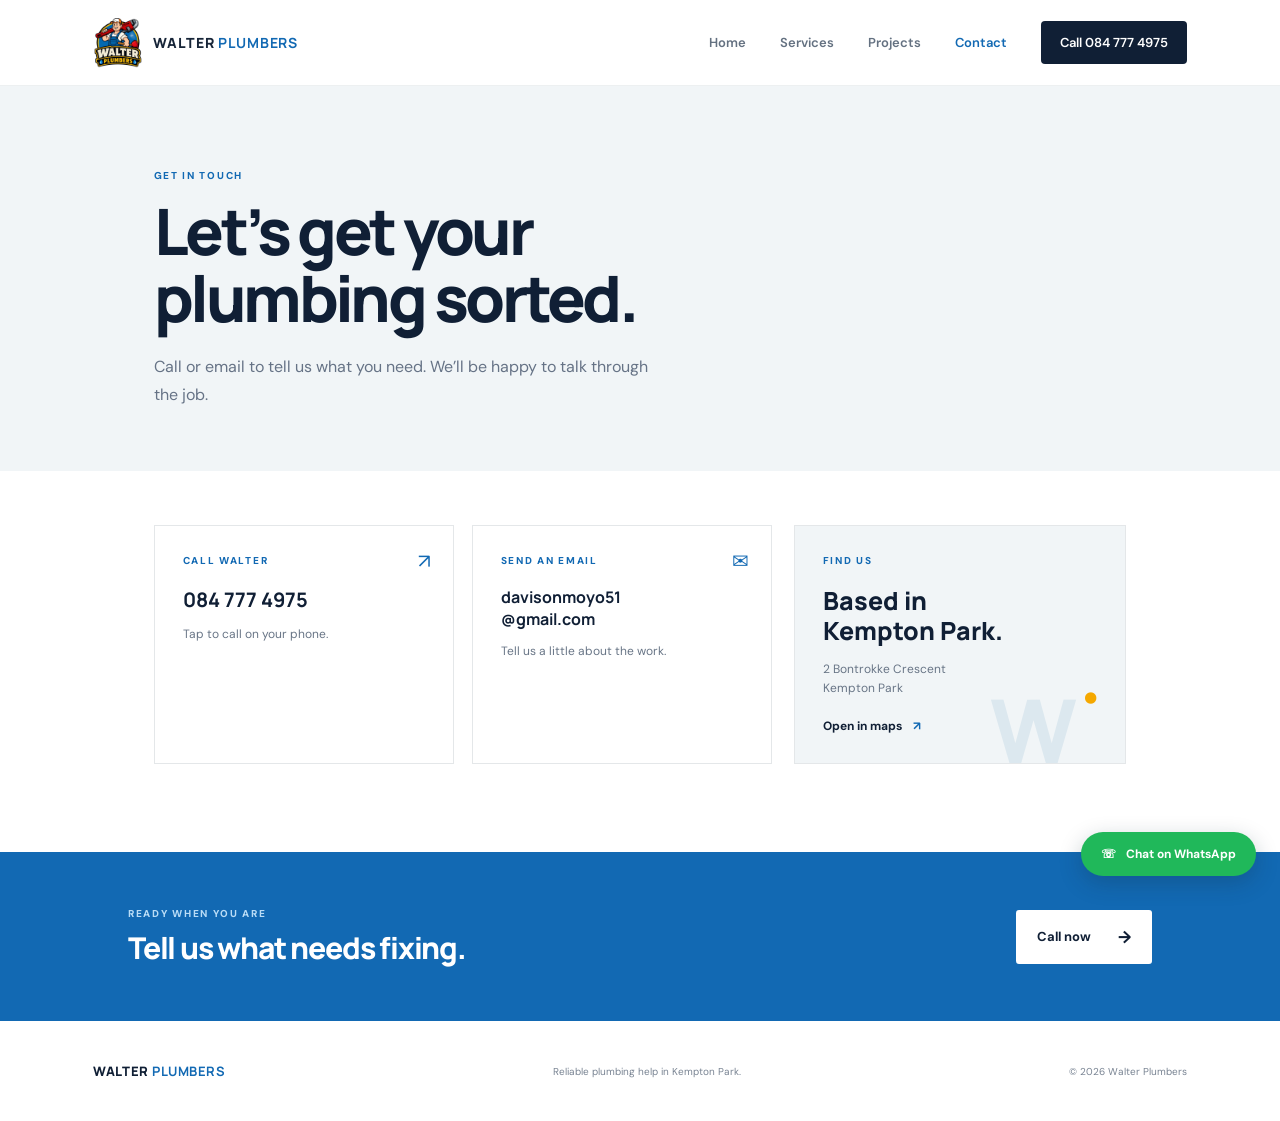
==== contact.html @ b88d90ab "Initial commit: Walter Plumbers website" ====
<!doctype html>
<html lang="en-ZA"><head><meta charset="utf-8"><meta name="viewport" content="width=device-width,initial-scale=1"><meta name="description" content="Contact Walter Plumbers in Kempton Park by phone or email."><title>Contact | Walter Plumbers</title><link rel="stylesheet" href="styles.css"></head><body>
<header class="site-header"><a class="brand" href="index.html"><img src="images/walter-plumbers-logo.png" alt="Walter Plumbers logo"><span>WALTER <b>PLUMBERS</b></span></a><button class="menu-toggle" aria-label="Open navigation" aria-expanded="false">☰</button><nav class="nav"><a href="index.html">Home</a><a href="services.html">Services</a><a href="projects.html">Projects</a><a class="active" href="contact.html">Contact</a><a class="nav-cta" href="tel:0847774975">Call 084 777 4975</a></nav></header>
<main><section class="page-hero contact-hero"><p class="eyebrow">GET IN TOUCH</p><h1>Let’s get your<br>plumbing sorted.</h1><p class="lead">Call or email to tell us what you need. We’ll be happy to talk through the job.</p></section><section class="contact-layout"><div class="contact-cards"><a class="contact-card" href="tel:0847774975"><span class="contact-icon">↗</span><p class="eyebrow">CALL WALTER</p><h2>084 777 4975</h2><p>Tap to call on your phone.</p></a><a class="contact-card" href="mailto:davisonmoyo51@gmail.com"><span class="contact-icon">✉</span><p class="eyebrow">SEND AN EMAIL</p><h2 class="email">davisonmoyo51<br>@gmail.com</h2><p>Tell us a little about the work.</p></a></div><div class="address-card"><p class="eyebrow">FIND US</p><h2>Based in<br>Kempton Park.</h2><p>2 Bontrokke Crescent<br>Kempton Park</p><a class="text-link" href="https://maps.google.com/?q=2+Bontrokke+Crescent%2C+Kempton+Park" target="_blank" rel="noopener">Open in maps <span>↗</span></a><div class="map-mark">W<span>•</span></div></div></section><section class="bottom-cta"><div><p class="eyebrow">READY WHEN YOU ARE</p><h2>Tell us what needs fixing.</h2></div><a class="button button-light" href="tel:0847774975">Call now <span>→</span></a></section></main><footer><a class="footer-brand" href="index.html">WALTER <b>PLUMBERS</b></a><span>Reliable plumbing help in Kempton Park.</span><span>© 2026 Walter Plumbers</span></footer><a class="whatsapp-widget" href="https://wa.me/27847774975?text=Hi%20Walter%20Plumbers%2C%20I%27d%20like%20to%20ask%20about%20a%20plumbing%20job." target="_blank" rel="noopener" aria-label="Chat with Walter Plumbers on WhatsApp">☏ <span>Chat on WhatsApp</span></a><script src="script.js"></script></body></html>
---- styles.css ----
@import url('https://fonts.googleapis.com/css2?family=DM+Sans:wght@400;500;600;700;800&family=Manrope:wght@400;500;600;700;800&display=swap');
:root{--navy:#101f35;--blue:#1269b3;--orange:#f5a800;--ink:#172538;--muted:#687586;--paper:#f8f8f5;--line:#e4e7e9}*{box-sizing:border-box}html{scroll-behavior:smooth}body{margin:0;background:var(--paper);color:var(--ink);font-family:'DM Sans',Arial,sans-serif}a{color:inherit;text-decoration:none}.site-header{height:86px;padding:0 7.3%;display:flex;align-items:center;justify-content:space-between;background:#fff;border-bottom:1px solid #edf0f1;position:relative;z-index:4}.brand{display:flex;align-items:center;gap:10px;font:800 14px Manrope,sans-serif;letter-spacing:.06em}.brand img{width:50px;height:50px;object-fit:contain}.brand b,.footer-brand b{color:var(--blue)}.nav{display:flex;align-items:center;gap:34px;font-size:13px;font-weight:600}.nav>a:not(.nav-cta){color:#647181}.nav>a.active,.nav>a:hover{color:var(--blue)}.nav-cta{background:var(--navy);color:white!important;padding:13px 19px;border-radius:4px}.menu-toggle{display:none}.hero{min-height:590px;background:#f1f5f7;position:relative;display:grid;grid-template-columns:1fr 1fr;padding:70px 10% 64px;overflow:hidden}.hero-copy{align-self:center;position:relative;z-index:2}.eyebrow{font-size:10px;letter-spacing:.17em;font-weight:800;color:var(--blue);margin:0 0 16px}.hero h1,.page-hero h1{font:800 clamp(48px,6vw,76px)/1.04 Manrope,sans-serif;letter-spacing:-.055em;color:var(--navy);margin:0 0 22px}.hero h1 span{color:var(--blue)}.lead{font-size:16px;line-height:1.75;color:#667386;max-width:470px}.actions{display:flex;align-items:center;gap:28px;margin-top:29px}.button{display:inline-flex;align-items:center;gap:27px;background:var(--blue);color:white;padding:16px 21px;border-radius:3px;font-size:13px;font-weight:700;box-shadow:0 8px 20px #1269b326}.button span{font-size:17px}.text-link{font-weight:700;font-size:12px;color:var(--navy)}.text-link span{color:var(--blue);margin-left:8px}.trust{margin-top:43px;font-size:11px;color:#667386}.check{background:#dcecf8;color:var(--blue);border-radius:50%;padding:4px 7px;margin-right:8px}.hero-art{position:relative;display:grid;place-items:center;min-height:430px}.sun-disc{position:absolute;width:min(82%,390px);aspect-ratio:1;border-radius:50%;background:#ffd238;right:7%;top:2%;box-shadow:0 0 0 18px #e4eef4}.hero-art>img{position:relative;width:min(98%,450px);height:450px;object-fit:contain;filter:drop-shadow(0 18px 14px #102a4430)}.art-note{position:absolute;right:0;bottom:43px;display:flex;align-items:center;gap:12px;background:white;padding:13px 20px;box-shadow:0 10px 35px #21374a20;border-radius:4px}.art-note b,.art-note small{display:block}.art-note b{font-size:12px}.art-note small{color:var(--muted);font-size:10px;margin-top:3px}.drop{color:var(--blue);font-size:20px}.hero-index{position:absolute;bottom:25px;right:7.3%;font-size:9px;letter-spacing:.15em;color:#86919e}.hero-index span{display:inline-block;width:34px;height:1px;background:var(--orange);vertical-align:middle;margin:0 10px}.service-strip{padding:94px 8% 100px;display:grid;grid-template-columns:1.08fr repeat(4,1fr);gap:16px;background:#fff}.strip-heading h2,.photo-callout h2,.bottom-cta h2{font:800 28px/1.2 Manrope,sans-serif;letter-spacing:-.04em;margin:0 0 22px;color:var(--navy)}.strip-heading .text-link{display:inline-block;margin-top:3px}.service-card{border-left:1px solid var(--line);padding:14px 16px 4px 22px;position:relative;transition:transform .2s}.service-card:hover{transform:translateY(-5px)}.service-card small{font-size:9px;color:#8893a0;letter-spacing:.1em}.service-card h3{font:700 16px Manrope,sans-serif;margin:34px 0 10px}.service-card p{font-size:11px;line-height:1.65;color:var(--muted);margin:0}.card-icon{position:absolute;top:4px;right:13px;color:var(--blue);font-size:23px}.photo-callout{display:grid;grid-template-columns:.85fr 1.15fr;gap:8%;align-items:center;padding:84px 12%;background:#eff3f4}.photo-callout h2{font-size:38px}.photo-callout>div>p:last-child{max-width:330px;color:var(--muted);font-size:13px;line-height:1.7}.photo-placeholder{min-height:260px;border:1px dashed #aebac4;background:linear-gradient(135deg,#e3e9e9,#f7f7f4);display:flex;flex-direction:column;align-items:center;justify-content:center;gap:10px;text-align:center;color:var(--navy)}.photo-placeholder span{font-size:32px;color:var(--orange)}.photo-placeholder b{font:700 16px Manrope}.photo-placeholder small{color:var(--muted);font-size:11px}.bottom-cta{padding:55px 10%;background:var(--blue);display:flex;justify-content:space-between;align-items:center}.bottom-cta .eyebrow{color:#b9dcf6;margin-bottom:10px}.bottom-cta h2{color:white;margin:0;font-size:30px}.button-light{background:#fff;color:var(--navy);box-shadow:none}footer{min-height:100px;padding:25px 7.3%;display:flex;align-items:center;justify-content:space-between;background:#fff;color:#788392;font-size:10px}.footer-brand{font:800 13px Manrope;color:var(--navy);letter-spacing:.04em}.page-hero{padding:83px 12% 76px;background:#f1f5f7}.page-hero h1{font-size:64px}.page-hero .lead{max-width:500px;margin-bottom:0}.services-list{padding:20px 12% 76px;background:white}.service-detail{display:grid;grid-template-columns:70px 1fr 44px;gap:20px;align-items:center;border-bottom:1px solid var(--line);padding:37px 0}.detail-number{font:700 13px Manrope;color:var(--orange)}.service-detail .eyebrow{margin-bottom:7px}.service-detail h2{font:700 23px Manrope;margin:0 0 10px;color:var(--navy)}.service-detail p:not(.eyebrow){max-width:650px;color:var(--muted);font-size:13px;line-height:1.7;margin:0}.detail-link{width:40px;height:40px;border:1px solid var(--line);display:grid;place-items:center;color:var(--blue);border-radius:50%;font-size:19px}.contact-hero{padding-bottom:62px}.contact-layout{padding:54px 12% 88px;display:grid;grid-template-columns:1.3fr .7fr;gap:22px;background:white}.contact-cards{display:grid;grid-template-columns:1fr 1fr;gap:18px}.contact-card,.address-card{border:1px solid var(--line);padding:28px;position:relative;min-height:210px}.contact-card:hover{border-color:#aacbe4}.contact-icon{position:absolute;right:22px;top:22px;color:var(--blue);font-size:20px}.contact-card .eyebrow,.address-card .eyebrow{margin:0 0 19px}.contact-card h2{font:700 20px Manrope;color:var(--navy);margin:0 0 10px}.contact-card h2.email{font-size:16px;overflow-wrap:anywhere}.contact-card>p:last-child,.address-card>p:not(.eyebrow){font-size:12px;color:var(--muted);line-height:1.6}.address-card{background:#f1f5f7;overflow:hidden}.address-card h2{font:800 25px/1.2 Manrope;color:var(--navy);margin:0 0 14px}.address-card .text-link{display:inline-block;margin-top:8px}.map-mark{position:absolute;right:21px;bottom:-26px;font:800 88px Manrope;color:#dce8ef}.map-mark span{color:var(--orange);font-size:38px;vertical-align:top}.address-card .text-link,.address-card>p,.address-card h2,.address-card .eyebrow{position:relative;z-index:1}
@media(max-width:900px){.site-header{padding:0 5%}.nav{gap:18px}.hero{padding-left:7%;padding-right:7%;grid-template-columns:1.1fr .9fr}.hero-art>img{height:370px}.service-strip{grid-template-columns:repeat(2,1fr);padding:70px 7%}.strip-heading{grid-column:span 2}.service-card{min-height:150px}.photo-callout{padding:70px 8%}.contact-layout{padding-left:7%;padding-right:7%}}
@media(max-width:620px){.site-header{height:72px}.brand img{width:42px;height:42px}.menu-toggle{display:block;border:0;background:transparent;font-size:23px;color:var(--navy)}.nav{display:none;position:absolute;top:71px;left:0;right:0;padding:20px 6%;background:white;box-shadow:0 10px 15px #0d233015;flex-direction:column;align-items:stretch;gap:0}.nav.open{display:flex}.nav>a{padding:14px 0}.nav .nav-cta{padding:14px;text-align:center;margin-top:5px}.hero{padding:54px 7% 58px;display:flex;flex-direction:column;min-height:unset}.hero h1{font-size:54px}.hero .lead{font-size:14px}.hero-art{min-height:310px;margin-top:5px}.sun-disc{width:270px;right:12%;top:3%}.hero-art>img{height:310px;width:100%}.art-note{right:0;bottom:13px}.trust{margin-top:28px}.hero-index{display:none}.service-strip{padding:58px 7%;gap:10px}.strip-heading h2{font-size:26px}.service-card{padding:13px 10px 5px 15px}.service-card h3{font-size:14px;margin-top:32px}.service-card p{font-size:10px}.photo-callout{grid-template-columns:1fr;padding:58px 7%;gap:20px}.photo-callout h2{font-size:34px}.photo-placeholder{min-height:200px}.bottom-cta{padding:38px 7%;gap:22px;align-items:flex-start;flex-direction:column}.bottom-cta h2{font-size:26px}.bottom-cta .button{padding:14px 17px}footer{padding:24px 7%;align-items:flex-start;gap:12px;flex-direction:column}.page-hero{padding:58px 7%}.page-hero h1{font-size:50px}.page-hero .lead{font-size:14px}.services-list{padding:0 7% 55px}.service-detail{grid-template-columns:32px 1fr 36px;gap:10px;padding:30px 0}.service-detail h2{font-size:19px}.service-detail p:not(.eyebrow){font-size:12px}.detail-link{width:34px;height:34px}.contact-layout{grid-template-columns:1fr;padding:30px 7% 60px}.contact-cards{grid-template-columns:1fr}.contact-card{min-height:175px}.address-card{min-height:250px}}
.projects-section{padding:68px 8% 88px;background:#fff}.projects-heading{display:flex;justify-content:space-between;align-items:end;margin-bottom:30px}.projects-heading h2{font:800 32px/1.2 Manrope,sans-serif;letter-spacing:-.04em;color:var(--navy);margin:0}.projects-heading>p{font-size:12px;line-height:1.6;color:var(--muted);max-width:260px;margin:0 0 3px}.project-grid{display:grid;grid-template-columns:repeat(3,minmax(0,1fr));gap:18px}.project-card{margin:0;background:#f1f5f7;overflow:hidden}.project-card img{display:block;width:100%;height:260px;object-fit:cover;transition:transform .35s}.project-card:hover img{transform:scale(1.035)}.project-card figcaption{padding:13px 15px;display:flex;justify-content:space-between;align-items:center;font-size:9px;letter-spacing:.13em;color:#7c8996}.project-card figcaption b{color:var(--blue);font:700 12px Manrope}.project-feature{display:block;position:relative;min-height:275px;overflow:hidden;background:#dce7ed}.project-feature img{width:100%;height:100%;min-height:275px;object-fit:cover;display:block;transition:transform .3s}.project-feature:hover img{transform:scale(1.03)}.project-feature>span{position:absolute;left:16px;right:16px;bottom:16px;padding:14px 16px;background:#fff;color:var(--navy);font-size:9px;letter-spacing:.12em;font-weight:800;display:flex;justify-content:space-between}.project-feature b{color:var(--blue);font-size:15px}
@media(max-width:900px){.project-grid{grid-template-columns:repeat(2,minmax(0,1fr))}.project-card img{height:230px}}
@media(max-width:620px){.projects-section{padding:50px 7% 60px}.projects-heading{display:block}.projects-heading>p{margin-top:14px}.project-grid{grid-template-columns:1fr;gap:14px}.project-card img{height:250px}.project-feature,.project-feature img{min-height:210px}}
.areas-section{padding:55px 12%;background:#fff;display:flex;justify-content:space-between;align-items:center;gap:30px;border-top:1px solid var(--line)}.areas-section h2{font:800 28px/1.2 Manrope,sans-serif;letter-spacing:-.04em;color:var(--navy);margin:0 0 10px}.areas-section>div>p:last-child{margin:0;color:var(--muted);font-size:13px;line-height:1.7;max-width:620px}.areas-section>.text-link{white-space:nowrap}.whatsapp-widget{position:fixed;z-index:10;right:24px;bottom:24px;display:flex;align-items:center;gap:10px;background:#20b85a;color:#fff;border-radius:50px;padding:14px 20px;font-size:12px;font-weight:700;box-shadow:0 7px 22px #142d3740;transition:transform .2s,background .2s}.whatsapp-widget:hover{background:#159447;transform:translateY(-3px)}
@media(max-width:620px){.areas-section{padding:42px 7%;display:block}.areas-section>.text-link{display:inline-block;margin-top:20px}.whatsapp-widget{right:14px;bottom:14px;padding:13px 16px}}
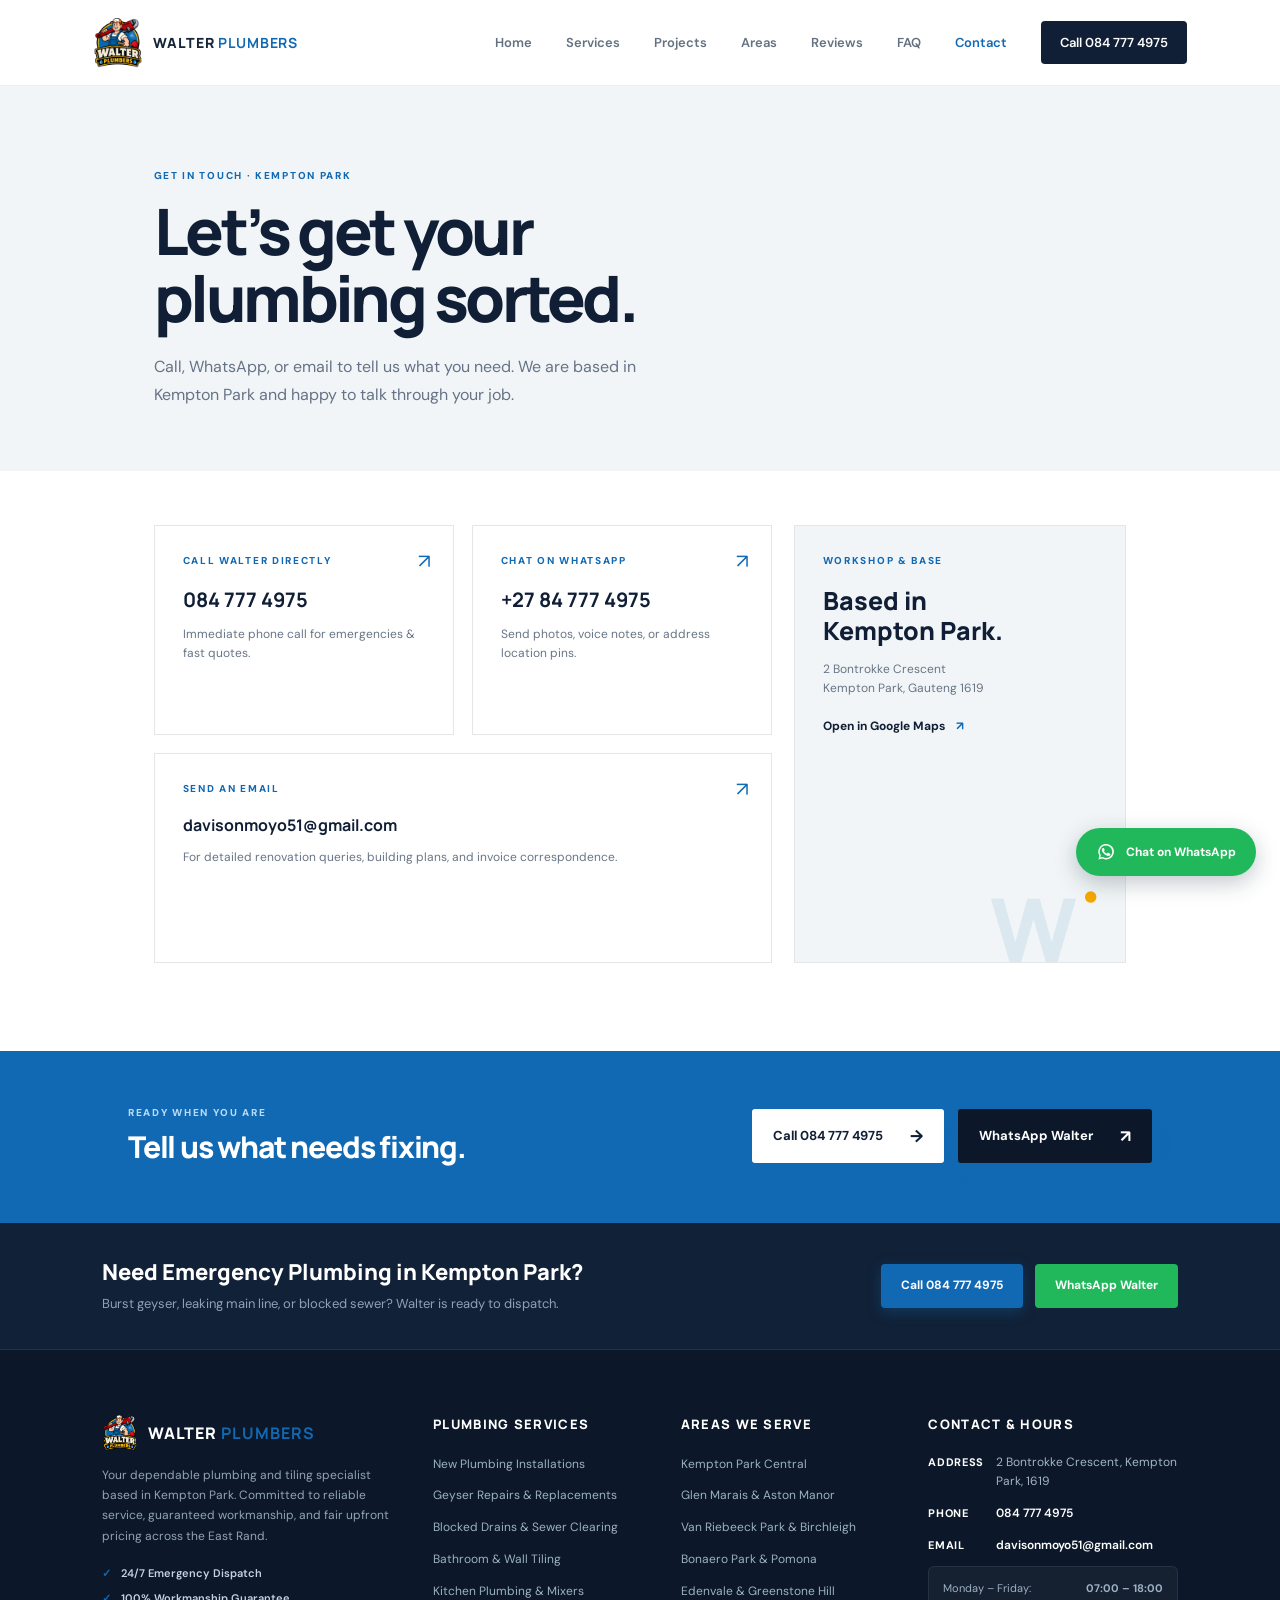
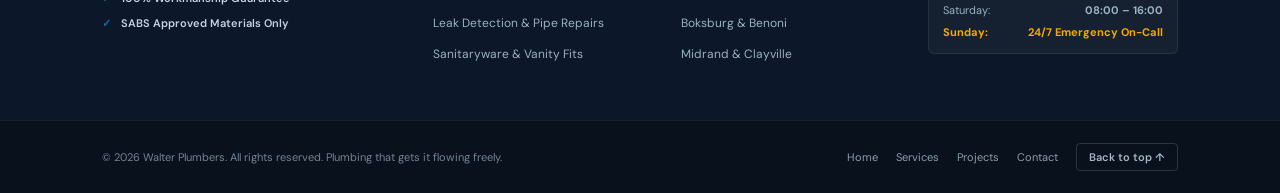
==== commit 550c53fa: "francie" ====
--- a/contact.html
+++ b/contact.html
@@ -1,4 +1,198 @@
 <!doctype html>
-<html lang="en-ZA"><head><meta charset="utf-8"><meta name="viewport" content="width=device-width,initial-scale=1"><meta name="description" content="Contact Walter Plumbers in Kempton Park by phone or email."><title>Contact | Walter Plumbers</title><link rel="stylesheet" href="styles.css"></head><body>
-<header class="site-header"><a class="brand" href="index.html"><img src="images/walter-plumbers-logo.png" alt="Walter Plumbers logo"><span>WALTER <b>PLUMBERS</b></span></a><button class="menu-toggle" aria-label="Open navigation" aria-expanded="false">☰</button><nav class="nav"><a href="index.html">Home</a><a href="services.html">Services</a><a href="projects.html">Projects</a><a class="active" href="contact.html">Contact</a><a class="nav-cta" href="tel:0847774975">Call 084 777 4975</a></nav></header>
-<main><section class="page-hero contact-hero"><p class="eyebrow">GET IN TOUCH</p><h1>Let’s get your<br>plumbing sorted.</h1><p class="lead">Call or email to tell us what you need. We’ll be happy to talk through the job.</p></section><section class="contact-layout"><div class="contact-cards"><a class="contact-card" href="tel:0847774975"><span class="contact-icon">↗</span><p class="eyebrow">CALL WALTER</p><h2>084 777 4975</h2><p>Tap to call on your phone.</p></a><a class="contact-card" href="mailto:davisonmoyo51@gmail.com"><span class="contact-icon">✉</span><p class="eyebrow">SEND AN EMAIL</p><h2 class="email">davisonmoyo51<br>@gmail.com</h2><p>Tell us a little about the work.</p></a></div><div class="address-card"><p class="eyebrow">FIND US</p><h2>Based in<br>Kempton Park.</h2><p>2 Bontrokke Crescent<br>Kempton Park</p><a class="text-link" href="https://maps.google.com/?q=2+Bontrokke+Crescent%2C+Kempton+Park" target="_blank" rel="noopener">Open in maps <span>↗</span></a><div class="map-mark">W<span>•</span></div></div></section><section class="bottom-cta"><div><p class="eyebrow">READY WHEN YOU ARE</p><h2>Tell us what needs fixing.</h2></div><a class="button button-light" href="tel:0847774975">Call now <span>→</span></a></section></main><footer><a class="footer-brand" href="index.html">WALTER <b>PLUMBERS</b></a><span>Reliable plumbing help in Kempton Park.</span><span>© 2026 Walter Plumbers</span></footer><a class="whatsapp-widget" href="https://wa.me/27847774975?text=Hi%20Walter%20Plumbers%2C%20I%27d%20like%20to%20ask%20about%20a%20plumbing%20job." target="_blank" rel="noopener" aria-label="Chat with Walter Plumbers on WhatsApp">☏ <span>Chat on WhatsApp</span></a><script src="script.js"></script></body></html>
+<html lang="en-ZA">
+<head>
+  <meta charset="utf-8">
+  <meta name="viewport" content="width=device-width,initial-scale=1">
+  <meta name="description" content="Contact Walter Plumbers in Kempton Park by phone, WhatsApp, or email for prompt plumbing assistance.">
+  <title>Contact | Walter Plumbers | Kempton Park</title>
+  <link rel="stylesheet" href="styles.css">
+</head>
+<body id="top">
+
+<header class="site-header">
+  <a class="brand" href="index.html">
+    <img src="images/walter-plumbers-logo.png" alt="Walter Plumbers logo">
+    <span>WALTER <b>PLUMBERS</b></span>
+  </a>
+  <button class="menu-toggle" aria-label="Open navigation" aria-expanded="false">☰</button>
+  <nav class="nav">
+    <a href="index.html">Home</a>
+    <a href="services.html">Services</a>
+    <a href="projects.html">Projects</a>
+    <a href="index.html#areas-we-serve">Areas</a>
+    <a href="index.html#reviews">Reviews</a>
+    <a href="index.html#faq">FAQ</a>
+    <a class="active" href="contact.html">Contact</a>
+    <a class="nav-cta" href="tel:0847774975">Call 084 777 4975</a>
+  </nav>
+</header>
+
+<main>
+  <section class="page-hero contact-hero">
+    <p class="eyebrow">GET IN TOUCH · KEMPTON PARK</p>
+    <h1>Let’s get your<br>plumbing sorted.</h1>
+    <p class="lead">Call, WhatsApp, or email to tell us what you need. We are based in Kempton Park and happy to talk through your job.</p>
+  </section>
+
+  <section class="contact-layout">
+    <div class="contact-cards">
+      <a class="contact-card" href="tel:0847774975">
+        <span class="contact-icon">↗</span>
+        <p class="eyebrow">CALL WALTER DIRECTLY</p>
+        <h2>084 777 4975</h2>
+        <p>Immediate phone call for emergencies &amp; fast quotes.</p>
+      </a>
+
+      <a class="contact-card" href="https://wa.me/27847774975?text=Hi%20Walter%20Plumbers%2C%20I%27d%20like%20to%20inquire%20about%20a%20plumbing%20job." target="_blank" rel="noopener">
+        <span class="contact-icon">↗</span>
+        <p class="eyebrow">CHAT ON WHATSAPP</p>
+        <h2>+27 84 777 4975</h2>
+        <p>Send photos, voice notes, or address location pins.</p>
+      </a>
+
+      <a class="contact-card" href="mailto:davisonmoyo51@gmail.com" style="grid-column: span 2;">
+        <span class="contact-icon">↗</span>
+        <p class="eyebrow">SEND AN EMAIL</p>
+        <h2 class="email">davisonmoyo51@gmail.com</h2>
+        <p>For detailed renovation queries, building plans, and invoice correspondence.</p>
+      </a>
+    </div>
+
+    <div class="address-card">
+      <p class="eyebrow">WORKSHOP &amp; BASE</p>
+      <h2>Based in<br>Kempton Park.</h2>
+      <p>2 Bontrokke Crescent<br>Kempton Park, Gauteng 1619</p>
+      <a class="text-link" href="https://maps.google.com/?q=2+Bontrokke+Crescent%2C+Kempton+Park" target="_blank" rel="noopener">Open in Google Maps <span>↗</span></a>
+      <div class="map-mark">W<span>•</span></div>
+    </div>
+  </section>
+
+  <section class="bottom-cta">
+    <div>
+      <p class="eyebrow">READY WHEN YOU ARE</p>
+      <h2>Tell us what needs fixing.</h2>
+    </div>
+    <div style="display:flex;gap:14px;flex-wrap:wrap;">
+      <a class="button button-light" href="tel:0847774975">Call 084 777 4975 <span>→</span></a>
+      <a class="button" style="background:#0c1829;" href="https://wa.me/27847774975?text=Hi%20Walter%20Plumbers" target="_blank" rel="noopener">WhatsApp Walter <span>↗</span></a>
+    </div>
+  </section>
+</main>
+
+<!-- Extended Multi-Column Footer -->
+<footer class="site-footer">
+  <!-- Pre-Footer Banner -->
+  <div class="footer-pre-banner">
+    <div>
+      <h3>Need Emergency Plumbing in Kempton Park?</h3>
+      <p>Burst geyser, leaking main line, or blocked sewer? Walter is ready to dispatch.</p>
+    </div>
+    <div class="footer-pre-actions">
+      <a class="footer-btn-call" href="tel:0847774975">Call 084 777 4975</a>
+      <a class="footer-btn-whatsapp" href="https://wa.me/27847774975?text=Hi%20Walter%20Plumbers%2C%20I%20need%20urgent%20plumbing%20help." target="_blank" rel="noopener">WhatsApp Walter</a>
+    </div>
+  </div>
+
+  <!-- Main 4-Column Grid -->
+  <div class="footer-main-grid">
+    <div class="footer-col">
+      <a class="footer-brand-title" href="index.html">
+        <img src="images/walter-plumbers-logo.png" alt="Walter Plumbers logo" style="width:36px;height:36px;object-fit:contain;">
+        <span>WALTER <b>PLUMBERS</b></span>
+      </a>
+      <p class="footer-about-text">
+        Your dependable plumbing and tiling specialist based in Kempton Park. Committed to reliable service, guaranteed workmanship, and fair upfront pricing across the East Rand.
+      </p>
+      <div class="footer-trust-pills">
+        <span class="footer-trust-pill"><span class="check-mark">✓</span> 24/7 Emergency Dispatch</span>
+        <span class="footer-trust-pill"><span class="check-mark">✓</span> 100% Workmanship Guarantee</span>
+        <span class="footer-trust-pill"><span class="check-mark">✓</span> SABS Approved Materials Only</span>
+      </div>
+    </div>
+
+    <div class="footer-col">
+      <h4>Plumbing Services</h4>
+      <ul class="footer-links-list">
+        <li><a href="services.html#installations">New Plumbing Installations</a></li>
+        <li><a href="services.html#geysers">Geyser Repairs &amp; Replacements</a></li>
+        <li><a href="services.html#drains">Blocked Drains &amp; Sewer Clearing</a></li>
+        <li><a href="services.html#tiling">Bathroom &amp; Wall Tiling</a></li>
+        <li><a href="services.html#installations">Kitchen Plumbing &amp; Mixers</a></li>
+        <li><a href="services.html#geysers">Leak Detection &amp; Pipe Repairs</a></li>
+        <li><a href="services.html#installations">Sanitaryware &amp; Vanity Fits</a></li>
+      </ul>
+    </div>
+
+    <div class="footer-col">
+      <h4>Areas We Serve</h4>
+      <ul class="footer-links-list">
+        <li><a href="index.html#areas-we-serve">Kempton Park Central</a></li>
+        <li><a href="index.html#areas-we-serve">Glen Marais &amp; Aston Manor</a></li>
+        <li><a href="index.html#areas-we-serve">Van Riebeeck Park &amp; Birchleigh</a></li>
+        <li><a href="index.html#areas-we-serve">Bonaero Park &amp; Pomona</a></li>
+        <li><a href="index.html#areas-we-serve">Edenvale &amp; Greenstone Hill</a></li>
+        <li><a href="index.html#areas-we-serve">Boksburg &amp; Benoni</a></li>
+        <li><a href="index.html#areas-we-serve">Midrand &amp; Clayville</a></li>
+      </ul>
+    </div>
+
+    <div class="footer-col">
+      <h4>Contact &amp; Hours</h4>
+      <div class="footer-contact-details">
+        <div class="footer-contact-item">
+          <span class="footer-contact-label">Address</span>
+          <span>2 Bontrokke Crescent, Kempton Park, 1619</span>
+        </div>
+        <div class="footer-contact-item">
+          <span class="footer-contact-label">Phone</span>
+          <a href="tel:0847774975">084 777 4975</a>
+        </div>
+        <div class="footer-contact-item">
+          <span class="footer-contact-label">Email</span>
+          <a href="mailto:davisonmoyo51@gmail.com">davisonmoyo51@gmail.com</a>
+        </div>
+      </div>
+
+      <div class="footer-hours-box">
+        <div class="footer-hours-row">
+          <span>Monday – Friday:</span>
+          <b>07:00 – 18:00</b>
+        </div>
+        <div class="footer-hours-row">
+          <span>Saturday:</span>
+          <b>08:00 – 16:00</b>
+        </div>
+        <div class="footer-hours-row emergency">
+          <span>Sunday:</span>
+          <b>24/7 Emergency On-Call</b>
+        </div>
+      </div>
+    </div>
+  </div>
+
+  <div class="footer-bottom-bar">
+    <div>
+      © 2026 Walter Plumbers. All rights reserved. Plumbing that gets it flowing freely.
+    </div>
+    <div class="footer-bottom-nav">
+      <a href="index.html">Home</a>
+      <a href="services.html">Services</a>
+      <a href="projects.html">Projects</a>
+      <a href="contact.html">Contact</a>
+      <button class="back-to-top-btn" id="back-to-top" aria-label="Back to top">
+        Back to top ↑
+      </button>
+    </div>
+  </div>
+</footer>
+
+<a class="whatsapp-widget" href="https://wa.me/27847774975?text=Hi%20Walter%20Plumbers%2C%20I%27d%20like%20to%20ask%20about%20a%20plumbing%20job." target="_blank" rel="noopener" aria-label="Chat with Walter Plumbers on WhatsApp">
+  <svg viewBox="0 0 32 32" width="20" height="20" aria-hidden="true" fill="currentColor">
+    <path d="M16 3.2A12.3 12.3 0 0 0 5.4 21.7L4 28l6.5-1.7A12.3 12.3 0 1 0 16 3.2Zm0 22.3c-1.8 0-3.5-.5-5-1.4l-.4-.2-3.8 1 1-3.7-.3-.4A10 10 0 1 1 16 25.5Zm5.5-7.5c-.3-.2-1.8-.9-2.1-1s-.5-.2-.7.2-.8 1-1 1.2-.4.2-.7.1a8.2 8.2 0 0 1-2.5-1.5 9.3 9.3 0 0 1-1.7-2.1c-.2-.3 0-.5.1-.7l.5-.6c.2-.2.2-.4.3-.6.1-.2 0-.5 0-.6l-1-2.3c-.2-.6-.5-.5-.7-.5h-.6c-.2 0-.6.1-.9.4s-1.2 1.2-1.2 2.8 1.3 3.2 1.5 3.5c.2.2 2.5 3.8 6.1 5.2.8.3 1.4.5 1.9.6.8.2 1.5.2 2.1.1.6-.1 1.8-.7 2-1.4.3-.7.3-1.3.2-1.4-.1-.2-.3-.3-.6-.4Z"/>
+  </svg>
+  <span>Chat on WhatsApp</span>
+</a>
+
+<script src="script.js"></script>
+</body>
+</html>
--- a/styles.css
+++ b/styles.css
@@ -1,9 +1,1145 @@
 @import url('https://fonts.googleapis.com/css2?family=DM+Sans:wght@400;500;600;700;800&family=Manrope:wght@400;500;600;700;800&display=swap');
-:root{--navy:#101f35;--blue:#1269b3;--orange:#f5a800;--ink:#172538;--muted:#687586;--paper:#f8f8f5;--line:#e4e7e9}*{box-sizing:border-box}html{scroll-behavior:smooth}body{margin:0;background:var(--paper);color:var(--ink);font-family:'DM Sans',Arial,sans-serif}a{color:inherit;text-decoration:none}.site-header{height:86px;padding:0 7.3%;display:flex;align-items:center;justify-content:space-between;background:#fff;border-bottom:1px solid #edf0f1;position:relative;z-index:4}.brand{display:flex;align-items:center;gap:10px;font:800 14px Manrope,sans-serif;letter-spacing:.06em}.brand img{width:50px;height:50px;object-fit:contain}.brand b,.footer-brand b{color:var(--blue)}.nav{display:flex;align-items:center;gap:34px;font-size:13px;font-weight:600}.nav>a:not(.nav-cta){color:#647181}.nav>a.active,.nav>a:hover{color:var(--blue)}.nav-cta{background:var(--navy);color:white!important;padding:13px 19px;border-radius:4px}.menu-toggle{display:none}.hero{min-height:590px;background:#f1f5f7;position:relative;display:grid;grid-template-columns:1fr 1fr;padding:70px 10% 64px;overflow:hidden}.hero-copy{align-self:center;position:relative;z-index:2}.eyebrow{font-size:10px;letter-spacing:.17em;font-weight:800;color:var(--blue);margin:0 0 16px}.hero h1,.page-hero h1{font:800 clamp(48px,6vw,76px)/1.04 Manrope,sans-serif;letter-spacing:-.055em;color:var(--navy);margin:0 0 22px}.hero h1 span{color:var(--blue)}.lead{font-size:16px;line-height:1.75;color:#667386;max-width:470px}.actions{display:flex;align-items:center;gap:28px;margin-top:29px}.button{display:inline-flex;align-items:center;gap:27px;background:var(--blue);color:white;padding:16px 21px;border-radius:3px;font-size:13px;font-weight:700;box-shadow:0 8px 20px #1269b326}.button span{font-size:17px}.text-link{font-weight:700;font-size:12px;color:var(--navy)}.text-link span{color:var(--blue);margin-left:8px}.trust{margin-top:43px;font-size:11px;color:#667386}.check{background:#dcecf8;color:var(--blue);border-radius:50%;padding:4px 7px;margin-right:8px}.hero-art{position:relative;display:grid;place-items:center;min-height:430px}.sun-disc{position:absolute;width:min(82%,390px);aspect-ratio:1;border-radius:50%;background:#ffd238;right:7%;top:2%;box-shadow:0 0 0 18px #e4eef4}.hero-art>img{position:relative;width:min(98%,450px);height:450px;object-fit:contain;filter:drop-shadow(0 18px 14px #102a4430)}.art-note{position:absolute;right:0;bottom:43px;display:flex;align-items:center;gap:12px;background:white;padding:13px 20px;box-shadow:0 10px 35px #21374a20;border-radius:4px}.art-note b,.art-note small{display:block}.art-note b{font-size:12px}.art-note small{color:var(--muted);font-size:10px;margin-top:3px}.drop{color:var(--blue);font-size:20px}.hero-index{position:absolute;bottom:25px;right:7.3%;font-size:9px;letter-spacing:.15em;color:#86919e}.hero-index span{display:inline-block;width:34px;height:1px;background:var(--orange);vertical-align:middle;margin:0 10px}.service-strip{padding:94px 8% 100px;display:grid;grid-template-columns:1.08fr repeat(4,1fr);gap:16px;background:#fff}.strip-heading h2,.photo-callout h2,.bottom-cta h2{font:800 28px/1.2 Manrope,sans-serif;letter-spacing:-.04em;margin:0 0 22px;color:var(--navy)}.strip-heading .text-link{display:inline-block;margin-top:3px}.service-card{border-left:1px solid var(--line);padding:14px 16px 4px 22px;position:relative;transition:transform .2s}.service-card:hover{transform:translateY(-5px)}.service-card small{font-size:9px;color:#8893a0;letter-spacing:.1em}.service-card h3{font:700 16px Manrope,sans-serif;margin:34px 0 10px}.service-card p{font-size:11px;line-height:1.65;color:var(--muted);margin:0}.card-icon{position:absolute;top:4px;right:13px;color:var(--blue);font-size:23px}.photo-callout{display:grid;grid-template-columns:.85fr 1.15fr;gap:8%;align-items:center;padding:84px 12%;background:#eff3f4}.photo-callout h2{font-size:38px}.photo-callout>div>p:last-child{max-width:330px;color:var(--muted);font-size:13px;line-height:1.7}.photo-placeholder{min-height:260px;border:1px dashed #aebac4;background:linear-gradient(135deg,#e3e9e9,#f7f7f4);display:flex;flex-direction:column;align-items:center;justify-content:center;gap:10px;text-align:center;color:var(--navy)}.photo-placeholder span{font-size:32px;color:var(--orange)}.photo-placeholder b{font:700 16px Manrope}.photo-placeholder small{color:var(--muted);font-size:11px}.bottom-cta{padding:55px 10%;background:var(--blue);display:flex;justify-content:space-between;align-items:center}.bottom-cta .eyebrow{color:#b9dcf6;margin-bottom:10px}.bottom-cta h2{color:white;margin:0;font-size:30px}.button-light{background:#fff;color:var(--navy);box-shadow:none}footer{min-height:100px;padding:25px 7.3%;display:flex;align-items:center;justify-content:space-between;background:#fff;color:#788392;font-size:10px}.footer-brand{font:800 13px Manrope;color:var(--navy);letter-spacing:.04em}.page-hero{padding:83px 12% 76px;background:#f1f5f7}.page-hero h1{font-size:64px}.page-hero .lead{max-width:500px;margin-bottom:0}.services-list{padding:20px 12% 76px;background:white}.service-detail{display:grid;grid-template-columns:70px 1fr 44px;gap:20px;align-items:center;border-bottom:1px solid var(--line);padding:37px 0}.detail-number{font:700 13px Manrope;color:var(--orange)}.service-detail .eyebrow{margin-bottom:7px}.service-detail h2{font:700 23px Manrope;margin:0 0 10px;color:var(--navy)}.service-detail p:not(.eyebrow){max-width:650px;color:var(--muted);font-size:13px;line-height:1.7;margin:0}.detail-link{width:40px;height:40px;border:1px solid var(--line);display:grid;place-items:center;color:var(--blue);border-radius:50%;font-size:19px}.contact-hero{padding-bottom:62px}.contact-layout{padding:54px 12% 88px;display:grid;grid-template-columns:1.3fr .7fr;gap:22px;background:white}.contact-cards{display:grid;grid-template-columns:1fr 1fr;gap:18px}.contact-card,.address-card{border:1px solid var(--line);padding:28px;position:relative;min-height:210px}.contact-card:hover{border-color:#aacbe4}.contact-icon{position:absolute;right:22px;top:22px;color:var(--blue);font-size:20px}.contact-card .eyebrow,.address-card .eyebrow{margin:0 0 19px}.contact-card h2{font:700 20px Manrope;color:var(--navy);margin:0 0 10px}.contact-card h2.email{font-size:16px;overflow-wrap:anywhere}.contact-card>p:last-child,.address-card>p:not(.eyebrow){font-size:12px;color:var(--muted);line-height:1.6}.address-card{background:#f1f5f7;overflow:hidden}.address-card h2{font:800 25px/1.2 Manrope;color:var(--navy);margin:0 0 14px}.address-card .text-link{display:inline-block;margin-top:8px}.map-mark{position:absolute;right:21px;bottom:-26px;font:800 88px Manrope;color:#dce8ef}.map-mark span{color:var(--orange);font-size:38px;vertical-align:top}.address-card .text-link,.address-card>p,.address-card h2,.address-card .eyebrow{position:relative;z-index:1}
+:root{--navy:#101f35;--blue:#1269b3;--orange:#f5a800;--ink:#172538;--muted:#687586;--paper:#f8f8f5;--line:#e4e7e9}*{box-sizing:border-box}html{scroll-behavior:smooth}body{margin:0;background:var(--paper);color:var(--ink);font-family:'DM Sans',Arial,sans-serif}a{color:inherit;text-decoration:none}.site-header{height:86px;padding:0 7.3%;display:flex;align-items:center;justify-content:space-between;background:#fff;border-bottom:1px solid #edf0f1;position:relative;z-index:4}.brand{display:flex;align-items:center;gap:10px;font:800 14px Manrope,sans-serif;letter-spacing:.06em}.brand img{width:50px;height:50px;object-fit:contain}.brand b,.footer-brand b{color:var(--blue)}.nav{display:flex;align-items:center;gap:34px;font-size:13px;font-weight:600}.nav>a:not(.nav-cta){color:#647181}.nav>a.active,.nav>a:hover{color:var(--blue)}.nav-cta{background:var(--navy);color:white!important;padding:13px 19px;border-radius:4px}.menu-toggle{display:none}.hero{min-height:590px;background:#f1f5f7;position:relative;display:grid;grid-template-columns:1fr 1fr;padding:70px 10% 64px;overflow:hidden}.hero-copy{align-self:center;position:relative;z-index:2}.eyebrow{font-size:10px;letter-spacing:.17em;font-weight:800;color:var(--blue);margin:0 0 16px}.hero h1,.page-hero h1{font:800 clamp(48px,6vw,76px)/1.04 Manrope,sans-serif;letter-spacing:-.055em;color:var(--navy);margin:0 0 22px}.hero h1 span{color:var(--blue)}.lead{font-size:16px;line-height:1.75;color:#667386;max-width:470px}.actions{display:flex;align-items:center;gap:28px;margin-top:29px}.button{display:inline-flex;align-items:center;gap:27px;background:var(--blue);color:white;padding:16px 21px;border-radius:3px;font-size:13px;font-weight:700;box-shadow:0 8px 20px #1269b326}.button span{font-size:17px}.text-link{font-weight:700;font-size:12px;color:var(--navy)}.text-link span{color:var(--blue);margin-left:8px}.trust{margin-top:43px;font-size:11px;color:#667386}.check{background:#dcecf8;color:var(--blue);border-radius:50%;padding:4px 7px;margin-right:8px}.hero-art{position:relative;display:grid;place-items:center;min-height:430px}.sun-disc{position:absolute;width:min(82%,390px);aspect-ratio:1;border-radius:50%;background:#ffd238;right:7%;top:2%;box-shadow:0 0 0 18px #e4eef4}.hero-art>img{position:relative;width:min(98%,450px);height:450px;object-fit:contain;filter:drop-shadow(0 18px 14px #102a4430)}.art-note{position:absolute;right:0;bottom:43px;display:flex;align-items:center;gap:12px;background:white;padding:13px 20px;box-shadow:0 10px 35px #21374a20;border-radius:4px}.art-note b,.art-note small{display:block}.art-note b{font-size:12px}.art-note small{color:var(--muted);font-size:10px;margin-top:3px}.drop{color:var(--blue);font-size:20px}.hero-index{position:absolute;bottom:25px;right:7.3%;font-size:9px;letter-spacing:.15em;color:#86919e}.hero-index span{display:inline-block;width:34px;height:1px;background:var(--orange);vertical-align:middle;margin:0 10px}.service-strip{padding:94px 8% 100px;display:grid;grid-template-columns:1.08fr repeat(4,1fr);gap:16px;background:#fff}.strip-heading h2,.photo-callout h2,.bottom-cta h2{font:800 28px/1.2 Manrope,sans-serif;letter-spacing:-.04em;margin:0 0 22px;color:var(--navy)}.strip-heading .text-link{display:inline-block;margin-top:3px}.service-card{border-left:1px solid var(--line);padding:14px 16px 4px 22px;position:relative;transition:transform .2s}.service-card:hover{transform:translateY(-5px)}.service-card small{font-size:9px;color:#8893a0;letter-spacing:.1em}.service-card h3{font:700 16px Manrope,sans-serif;margin:34px 0 10px}.service-card p{font-size:11px;line-height:1.65;color:var(--muted);margin:0}.card-icon{position:absolute;top:4px;right:13px;color:var(--blue);font-size:23px}.photo-callout{display:grid;grid-template-columns:.85fr 1.15fr;gap:8%;align-items:center;padding:84px 12%;background:#eff3f4}.photo-callout h2{font-size:38px}.photo-callout>div>p:last-child{max-width:330px;color:var(--muted);font-size:13px;line-height:1.7}.photo-placeholder{min-height:260px;border:1px dashed #aebac4;background:linear-gradient(135deg,#e3e9e9,#f7f7f4);display:flex;flex-direction:column;align-items:center;justify-content:center;gap:10px;text-align:center;color:var(--navy)}.photo-placeholder span{font-size:32px;color:var(--orange)}.photo-placeholder b{font:700 16px Manrope}.photo-placeholder small{color:var(--muted);font-size:11px}.bottom-cta{padding:55px 10%;background:var(--blue);display:flex;justify-content:space-between;align-items:center}.bottom-cta .eyebrow{color:#b9dcf6;margin-bottom:10px}.bottom-cta h2{color:white;margin:0;font-size:30px}.button-light{background:#fff;color:var(--navy);box-shadow:none}/* old simple footer rule removed — .site-footer handles everything */.footer-brand{font:800 13px Manrope;color:var(--navy);letter-spacing:.04em}.page-hero{padding:83px 12% 76px;background:#f1f5f7}.page-hero h1{font-size:64px}.page-hero .lead{max-width:500px;margin-bottom:0}.services-list{padding:20px 12% 76px;background:white}.service-detail{display:grid;grid-template-columns:70px 1fr 44px;gap:20px;align-items:center;border-bottom:1px solid var(--line);padding:37px 0}.detail-number{font:700 13px Manrope;color:var(--orange)}.service-detail .eyebrow{margin-bottom:7px}.service-detail h2{font:700 23px Manrope;margin:0 0 10px;color:var(--navy)}.service-detail p:not(.eyebrow){max-width:650px;color:var(--muted);font-size:13px;line-height:1.7;margin:0}.detail-link{width:40px;height:40px;border:1px solid var(--line);display:grid;place-items:center;color:var(--blue);border-radius:50%;font-size:19px}.contact-hero{padding-bottom:62px}.contact-layout{padding:54px 12% 88px;display:grid;grid-template-columns:1.3fr .7fr;gap:22px;background:white}.contact-cards{display:grid;grid-template-columns:1fr 1fr;gap:18px}.contact-card,.address-card{border:1px solid var(--line);padding:28px;position:relative;min-height:210px}.contact-card:hover{border-color:#aacbe4}.contact-icon{position:absolute;right:22px;top:22px;color:var(--blue);font-size:20px}.contact-card .eyebrow,.address-card .eyebrow{margin:0 0 19px}.contact-card h2{font:700 20px Manrope;color:var(--navy);margin:0 0 10px}.contact-card h2.email{font-size:16px;overflow-wrap:anywhere}.contact-card>p:last-child,.address-card>p:not(.eyebrow){font-size:12px;color:var(--muted);line-height:1.6}.address-card{background:#f1f5f7;overflow:hidden}.address-card h2{font:800 25px/1.2 Manrope;color:var(--navy);margin:0 0 14px}.address-card .text-link{display:inline-block;margin-top:8px}.map-mark{position:absolute;right:21px;bottom:-26px;font:800 88px Manrope;color:#dce8ef}.map-mark span{color:var(--orange);font-size:38px;vertical-align:top}.address-card .text-link,.address-card>p,.address-card h2,.address-card .eyebrow{position:relative;z-index:1}
 @media(max-width:900px){.site-header{padding:0 5%}.nav{gap:18px}.hero{padding-left:7%;padding-right:7%;grid-template-columns:1.1fr .9fr}.hero-art>img{height:370px}.service-strip{grid-template-columns:repeat(2,1fr);padding:70px 7%}.strip-heading{grid-column:span 2}.service-card{min-height:150px}.photo-callout{padding:70px 8%}.contact-layout{padding-left:7%;padding-right:7%}}
-@media(max-width:620px){.site-header{height:72px}.brand img{width:42px;height:42px}.menu-toggle{display:block;border:0;background:transparent;font-size:23px;color:var(--navy)}.nav{display:none;position:absolute;top:71px;left:0;right:0;padding:20px 6%;background:white;box-shadow:0 10px 15px #0d233015;flex-direction:column;align-items:stretch;gap:0}.nav.open{display:flex}.nav>a{padding:14px 0}.nav .nav-cta{padding:14px;text-align:center;margin-top:5px}.hero{padding:54px 7% 58px;display:flex;flex-direction:column;min-height:unset}.hero h1{font-size:54px}.hero .lead{font-size:14px}.hero-art{min-height:310px;margin-top:5px}.sun-disc{width:270px;right:12%;top:3%}.hero-art>img{height:310px;width:100%}.art-note{right:0;bottom:13px}.trust{margin-top:28px}.hero-index{display:none}.service-strip{padding:58px 7%;gap:10px}.strip-heading h2{font-size:26px}.service-card{padding:13px 10px 5px 15px}.service-card h3{font-size:14px;margin-top:32px}.service-card p{font-size:10px}.photo-callout{grid-template-columns:1fr;padding:58px 7%;gap:20px}.photo-callout h2{font-size:34px}.photo-placeholder{min-height:200px}.bottom-cta{padding:38px 7%;gap:22px;align-items:flex-start;flex-direction:column}.bottom-cta h2{font-size:26px}.bottom-cta .button{padding:14px 17px}footer{padding:24px 7%;align-items:flex-start;gap:12px;flex-direction:column}.page-hero{padding:58px 7%}.page-hero h1{font-size:50px}.page-hero .lead{font-size:14px}.services-list{padding:0 7% 55px}.service-detail{grid-template-columns:32px 1fr 36px;gap:10px;padding:30px 0}.service-detail h2{font-size:19px}.service-detail p:not(.eyebrow){font-size:12px}.detail-link{width:34px;height:34px}.contact-layout{grid-template-columns:1fr;padding:30px 7% 60px}.contact-cards{grid-template-columns:1fr}.contact-card{min-height:175px}.address-card{min-height:250px}}
+@media(max-width:620px){.site-header{height:72px}.brand img{width:42px;height:42px}.menu-toggle{display:block;border:0;background:transparent;font-size:23px;color:var(--navy)}.nav{display:none;position:absolute;top:71px;left:0;right:0;padding:20px 6%;background:white;box-shadow:0 10px 15px #0d233015;flex-direction:column;align-items:stretch;gap:0}.nav.open{display:flex}.nav>a{padding:14px 0}.nav .nav-cta{padding:14px;text-align:center;margin-top:5px}.hero{padding:54px 7% 58px;display:flex;flex-direction:column;min-height:unset}.hero h1{font-size:54px}.hero .lead{font-size:14px}.hero-art{min-height:310px;margin-top:5px}.sun-disc{width:270px;right:12%;top:3%}.hero-art>img{height:310px;width:100%}.art-note{right:0;bottom:13px}.trust{margin-top:28px}.hero-index{display:none}.service-strip{padding:58px 7%;gap:10px}.strip-heading h2{font-size:26px}.service-card{padding:13px 10px 5px 15px}.service-card h3{font-size:14px;margin-top:32px}.service-card p{font-size:10px}.photo-callout{grid-template-columns:1fr;padding:58px 7%;gap:20px}.photo-callout h2{font-size:34px}.photo-placeholder{min-height:200px}.bottom-cta{padding:38px 7%;gap:22px;align-items:flex-start;flex-direction:column}.bottom-cta h2{font-size:26px}.bottom-cta .button{padding:14px 17px}.page-hero{padding:58px 7%}.page-hero h1{font-size:50px}.page-hero .lead{font-size:14px}.services-list{padding:0 7% 55px}.service-detail{grid-template-columns:32px 1fr 36px;gap:10px;padding:30px 0}.service-detail h2{font-size:19px}.service-detail p:not(.eyebrow){font-size:12px}.detail-link{width:34px;height:34px}.contact-layout{grid-template-columns:1fr;padding:30px 7% 60px}.contact-cards{grid-template-columns:1fr}.contact-card{min-height:175px}.address-card{min-height:250px}}
 .projects-section{padding:68px 8% 88px;background:#fff}.projects-heading{display:flex;justify-content:space-between;align-items:end;margin-bottom:30px}.projects-heading h2{font:800 32px/1.2 Manrope,sans-serif;letter-spacing:-.04em;color:var(--navy);margin:0}.projects-heading>p{font-size:12px;line-height:1.6;color:var(--muted);max-width:260px;margin:0 0 3px}.project-grid{display:grid;grid-template-columns:repeat(3,minmax(0,1fr));gap:18px}.project-card{margin:0;background:#f1f5f7;overflow:hidden}.project-card img{display:block;width:100%;height:260px;object-fit:cover;transition:transform .35s}.project-card:hover img{transform:scale(1.035)}.project-card figcaption{padding:13px 15px;display:flex;justify-content:space-between;align-items:center;font-size:9px;letter-spacing:.13em;color:#7c8996}.project-card figcaption b{color:var(--blue);font:700 12px Manrope}.project-feature{display:block;position:relative;min-height:275px;overflow:hidden;background:#dce7ed}.project-feature img{width:100%;height:100%;min-height:275px;object-fit:cover;display:block;transition:transform .3s}.project-feature:hover img{transform:scale(1.03)}.project-feature>span{position:absolute;left:16px;right:16px;bottom:16px;padding:14px 16px;background:#fff;color:var(--navy);font-size:9px;letter-spacing:.12em;font-weight:800;display:flex;justify-content:space-between}.project-feature b{color:var(--blue);font-size:15px}
 @media(max-width:900px){.project-grid{grid-template-columns:repeat(2,minmax(0,1fr))}.project-card img{height:230px}}
 @media(max-width:620px){.projects-section{padding:50px 7% 60px}.projects-heading{display:block}.projects-heading>p{margin-top:14px}.project-grid{grid-template-columns:1fr;gap:14px}.project-card img{height:250px}.project-feature,.project-feature img{min-height:210px}}
 .areas-section{padding:55px 12%;background:#fff;display:flex;justify-content:space-between;align-items:center;gap:30px;border-top:1px solid var(--line)}.areas-section h2{font:800 28px/1.2 Manrope,sans-serif;letter-spacing:-.04em;color:var(--navy);margin:0 0 10px}.areas-section>div>p:last-child{margin:0;color:var(--muted);font-size:13px;line-height:1.7;max-width:620px}.areas-section>.text-link{white-space:nowrap}.whatsapp-widget{position:fixed;z-index:10;right:24px;bottom:24px;display:flex;align-items:center;gap:10px;background:#20b85a;color:#fff;border-radius:50px;padding:14px 20px;font-size:12px;font-weight:700;box-shadow:0 7px 22px #142d3740;transition:transform .2s,background .2s}.whatsapp-widget:hover{background:#159447;transform:translateY(-3px)}
 @media(max-width:620px){.areas-section{padding:42px 7%;display:block}.areas-section>.text-link{display:inline-block;margin-top:20px}.whatsapp-widget{right:14px;bottom:14px;padding:13px 16px}}
+.hero-art>img{width:min(92%,430px);height:400px;object-fit:cover;border:8px solid #fff;border-radius:5px;filter:drop-shadow(0 18px 14px #102a4430)}
+@media(max-width:900px){.hero-art>img{height:350px}}
+@media(max-width:620px){.hero-art>img{height:310px;width:100%;object-fit:cover}}
+
+
+/* ==========================================================================
+   ENHANCED HOME GALLERY
+   ========================================================================== */
+.home-projects {
+  padding: 85px 8% 90px;
+  background: #f1f5f8;
+  border-top: 1px solid var(--line);
+  border-bottom: 1px solid var(--line);
+}
+.home-projects-heading {
+  display: flex;
+  justify-content: space-between;
+  align-items: flex-end;
+  margin-bottom: 24px;
+  gap: 20px;
+  flex-wrap: wrap;
+}
+.home-projects-heading h2 {
+  font: 800 clamp(32px, 4vw, 42px)/1.12 Manrope, sans-serif;
+  letter-spacing: -0.04em;
+  margin: 0;
+  color: var(--navy);
+}
+.home-projects-heading h2 span {
+  color: var(--blue);
+}
+.home-projects-heading > p {
+  max-width: 380px;
+  margin: 0;
+  color: var(--muted);
+  font-size: 14px;
+  line-height: 1.6;
+}
+
+/* Gallery Filter Bar */
+.gallery-filters {
+  display: flex;
+  align-items: center;
+  gap: 10px;
+  margin-top: 24px;
+  margin-bottom: 30px;
+  flex-wrap: wrap;
+}
+.gallery-filter-btn {
+  background: #fff;
+  border: 1px solid #d7e0e7;
+  color: var(--navy);
+  padding: 9px 18px;
+  border-radius: 30px;
+  font-family: inherit;
+  font-size: 12px;
+  font-weight: 700;
+  cursor: pointer;
+  transition: all 0.2s ease;
+  display: inline-flex;
+  align-items: center;
+  gap: 6px;
+}
+.gallery-filter-btn:hover {
+  border-color: var(--blue);
+  color: var(--blue);
+  background: #f8fbfe;
+}
+.gallery-filter-btn.active {
+  background: var(--navy);
+  border-color: var(--navy);
+  color: #fff;
+  box-shadow: 0 4px 14px rgba(16, 31, 53, 0.2);
+}
+.gallery-filter-btn .filter-count {
+  font-size: 10px;
+  background: rgba(0, 0, 0, 0.08);
+  padding: 2px 6px;
+  border-radius: 10px;
+}
+.gallery-filter-btn.active .filter-count {
+  background: rgba(255, 255, 255, 0.2);
+  color: #fff;
+}
+
+/* Gallery Cards Grid */
+.home-project-grid {
+  display: grid;
+  grid-template-columns: repeat(4, minmax(0, 1fr));
+  gap: 20px;
+}
+.home-project-card {
+  position: relative;
+  background: #fff;
+  border-radius: 12px;
+  overflow: hidden;
+  box-shadow: 0 4px 16px rgba(16, 31, 53, 0.06);
+  border: 1px solid #e2e8ee;
+  display: flex;
+  flex-direction: column;
+  transition: transform 0.3s cubic-bezier(0.16, 1, 0.3, 1), box-shadow 0.3s ease, border-color 0.3s ease;
+  text-decoration: none;
+  cursor: pointer;
+}
+.home-project-card:hover {
+  transform: translateY(-6px);
+  box-shadow: 0 16px 36px rgba(16, 31, 53, 0.12);
+  border-color: #cbd7e2;
+}
+.home-project-card.is-hidden {
+  display: none !important;
+}
+
+/* Image Container inside Card */
+.card-media {
+  position: relative;
+  height: 220px;
+  overflow: hidden;
+  background: #dbe4ea;
+}
+.card-media img {
+  display: block;
+  width: 100%;
+  height: 100%;
+  object-fit: cover;
+  transition: transform 0.5s cubic-bezier(0.16, 1, 0.3, 1);
+}
+.home-project-card:hover .card-media img {
+  transform: scale(1.06);
+}
+.card-tag {
+  position: absolute;
+  top: 12px;
+  left: 12px;
+  background: rgba(16, 31, 53, 0.88);
+  backdrop-filter: blur(4px);
+  color: #fff;
+  font-size: 9px;
+  font-weight: 800;
+  letter-spacing: 0.1em;
+  padding: 4px 10px;
+  border-radius: 20px;
+  text-transform: uppercase;
+  z-index: 2;
+}
+.card-zoom-icon {
+  position: absolute;
+  top: 12px;
+  right: 12px;
+  width: 32px;
+  height: 32px;
+  border-radius: 50%;
+  background: rgba(255, 255, 255, 0.92);
+  backdrop-filter: blur(4px);
+  color: var(--navy);
+  display: grid;
+  place-items: center;
+  font-size: 13px;
+  opacity: 0;
+  transform: scale(0.85);
+  transition: all 0.25s ease;
+  z-index: 2;
+  box-shadow: 0 4px 12px rgba(0, 0, 0, 0.15);
+}
+.home-project-card:hover .card-zoom-icon {
+  opacity: 1;
+  transform: scale(1);
+}
+
+/* Card Body */
+.card-body {
+  padding: 16px 18px 18px;
+  display: flex;
+  flex-direction: column;
+  justify-content: space-between;
+  flex-grow: 1;
+  background: #fff;
+}
+.card-body h3 {
+  font: 700 15px/1.35 Manrope, sans-serif;
+  color: var(--navy);
+  margin: 0 0 10px;
+  letter-spacing: -0.02em;
+}
+.card-meta {
+  display: flex;
+  align-items: center;
+  justify-content: space-between;
+  font-size: 11px;
+  color: var(--muted);
+  border-top: 1px solid #eef2f5;
+  padding-top: 12px;
+  margin-top: auto;
+}
+.card-location {
+  display: flex;
+  align-items: center;
+  gap: 5px;
+  font-weight: 500;
+}
+.card-link-text {
+  color: var(--blue);
+  font-weight: 700;
+  display: inline-flex;
+  align-items: center;
+  gap: 3px;
+  transition: gap 0.2s ease;
+}
+.home-project-card:hover .card-link-text {
+  gap: 6px;
+}
+
+/* Gallery Bottom Bar */
+.gallery-footer-bar {
+  margin-top: 36px;
+  display: flex;
+  align-items: center;
+  justify-content: space-between;
+  flex-wrap: wrap;
+  gap: 18px;
+  padding-top: 24px;
+  border-top: 1px solid #dce4eb;
+}
+.gallery-footer-stat {
+  font-size: 13px;
+  color: var(--muted);
+  font-weight: 500;
+}
+.gallery-footer-stat b {
+  color: var(--navy);
+}
+
+/* Lightbox Modal */
+.lightbox-modal {
+  position: fixed;
+  inset: 0;
+  z-index: 9999;
+  background: rgba(10, 20, 35, 0.88);
+  backdrop-filter: blur(8px);
+  display: none;
+  align-items: center;
+  justify-content: center;
+  padding: 24px;
+  opacity: 0;
+  transition: opacity 0.25s ease;
+}
+.lightbox-modal.active {
+  display: flex;
+  opacity: 1;
+}
+.lightbox-content {
+  position: relative;
+  max-width: 880px;
+  width: 100%;
+  max-height: 90vh;
+  background: #fff;
+  border-radius: 12px;
+  overflow: hidden;
+  display: flex;
+  flex-direction: column;
+  box-shadow: 0 25px 60px rgba(0, 0, 0, 0.45);
+}
+.lightbox-img-wrap {
+  position: relative;
+  height: min(65vh, 520px);
+  background: #0f1c2d;
+  display: flex;
+  align-items: center;
+  justify-content: center;
+}
+.lightbox-img-wrap img {
+  max-width: 100%;
+  max-height: 100%;
+  object-fit: contain;
+}
+.lightbox-caption {
+  padding: 16px 22px;
+  display: flex;
+  align-items: center;
+  justify-content: space-between;
+  background: #fff;
+  gap: 16px;
+  flex-wrap: wrap;
+}
+.lightbox-caption h4 {
+  margin: 0;
+  font: 700 16px Manrope, sans-serif;
+  color: var(--navy);
+}
+.lightbox-caption p {
+  margin: 4px 0 0;
+  font-size: 12px;
+  color: var(--muted);
+}
+.lightbox-close {
+  position: absolute;
+  top: 12px;
+  right: 12px;
+  width: 36px;
+  height: 36px;
+  border-radius: 50%;
+  background: rgba(0, 0, 0, 0.65);
+  color: #fff;
+  border: none;
+  font-size: 22px;
+  cursor: pointer;
+  display: grid;
+  place-items: center;
+  z-index: 10;
+  transition: background 0.2s ease;
+  line-height: 1;
+}
+.lightbox-close:hover {
+  background: rgba(0, 0, 0, 0.9);
+}
+
+/* ==========================================================================
+   REVIEWS / TESTIMONIALS SECTION
+   ========================================================================== */
+.reviews-section {
+  padding: 95px 8% 100px;
+  background: #fff;
+  border-bottom: 1px solid var(--line);
+}
+.reviews-header-wrap {
+  display: flex;
+  justify-content: space-between;
+  align-items: flex-end;
+  gap: 30px;
+  flex-wrap: wrap;
+  margin-bottom: 40px;
+}
+.reviews-header-wrap h2 {
+  font: 800 clamp(32px, 4vw, 42px)/1.12 Manrope, sans-serif;
+  letter-spacing: -0.04em;
+  color: var(--navy);
+  margin: 0;
+}
+.reviews-header-wrap h2 span {
+  color: var(--blue);
+}
+.rating-pill-banner {
+  display: inline-flex;
+  align-items: center;
+  gap: 10px;
+  background: #fff8e8;
+  border: 1px solid #f9df98;
+  padding: 10px 18px;
+  border-radius: 30px;
+  font-size: 13px;
+  font-weight: 700;
+  color: #8c5900;
+}
+.stars-display {
+  color: #e59800;
+  font-size: 15px;
+  letter-spacing: 2px;
+}
+.reviews-grid {
+  display: grid;
+  grid-template-columns: repeat(2, 1fr);
+  gap: 22px;
+}
+.review-card {
+  background: #f8fafc;
+  border: 1px solid var(--line);
+  border-radius: 14px;
+  padding: 28px 30px;
+  display: flex;
+  flex-direction: column;
+  justify-content: space-between;
+  transition: transform 0.25s ease, box-shadow 0.25s ease, border-color 0.25s ease;
+}
+.review-card:hover {
+  transform: translateY(-4px);
+  box-shadow: 0 12px 28px rgba(16, 31, 53, 0.08);
+  border-color: #cbd8e5;
+}
+.review-top {
+  display: flex;
+  align-items: center;
+  justify-content: space-between;
+  margin-bottom: 16px;
+}
+.review-stars {
+  color: #e59800;
+  font-size: 14px;
+  letter-spacing: 2px;
+}
+.review-service-badge {
+  font-size: 10px;
+  font-weight: 800;
+  letter-spacing: 0.06em;
+  background: #e8f2f9;
+  color: var(--blue);
+  padding: 4px 10px;
+  border-radius: 16px;
+  text-transform: uppercase;
+}
+.review-text {
+  font-size: 14px;
+  line-height: 1.7;
+  color: #334155;
+  margin: 0 0 20px;
+  flex-grow: 1;
+}
+.review-author {
+  display: flex;
+  align-items: center;
+  gap: 12px;
+  border-top: 1px solid #e9eff4;
+  padding-top: 16px;
+}
+.author-avatar {
+  width: 42px;
+  height: 42px;
+  border-radius: 50%;
+  background: #e4edf5;
+  color: var(--blue);
+  font: 800 13px Manrope, sans-serif;
+  display: grid;
+  place-items: center;
+  flex-shrink: 0;
+}
+.author-info h4 {
+  font: 700 14px Manrope, sans-serif;
+  color: var(--navy);
+  margin: 0;
+}
+.author-meta {
+  font-size: 11px;
+  color: var(--muted);
+  display: flex;
+  align-items: center;
+  gap: 8px;
+  margin-top: 3px;
+}
+.verified-check {
+  color: #12824c;
+  font-weight: 700;
+  display: inline-flex;
+  align-items: center;
+  gap: 3px;
+}
+.reviews-trust-strip {
+  display: grid;
+  grid-template-columns: repeat(4, 1fr);
+  gap: 16px;
+  margin-top: 40px;
+  padding: 20px 26px;
+  background: #f1f6fa;
+  border-radius: 12px;
+  border: 1px solid #dae5ee;
+}
+.trust-item {
+  display: flex;
+  align-items: center;
+  gap: 10px;
+  font-size: 12px;
+  font-weight: 700;
+  color: var(--navy);
+}
+.trust-icon-circle {
+  width: 24px;
+  height: 24px;
+  border-radius: 50%;
+  background: var(--blue);
+  color: #fff;
+  display: grid;
+  place-items: center;
+  font-size: 11px;
+  flex-shrink: 0;
+}
+
+/* ==========================================================================
+   AREAS WE SERVE SECTION
+   ========================================================================== */
+.areas-coverage-section {
+  padding: 95px 8% 100px;
+  background: #f8fafc;
+  border-bottom: 1px solid var(--line);
+}
+.areas-header {
+  max-width: 680px;
+  margin-bottom: 40px;
+}
+.areas-header h2 {
+  font: 800 clamp(32px, 4vw, 42px)/1.12 Manrope, sans-serif;
+  letter-spacing: -0.04em;
+  color: var(--navy);
+  margin: 0 0 14px;
+}
+.areas-header h2 span {
+  color: var(--blue);
+}
+.areas-header p {
+  color: var(--muted);
+  font-size: 14px;
+  line-height: 1.7;
+  margin: 0;
+}
+.areas-grid {
+  display: grid;
+  grid-template-columns: repeat(4, 1fr);
+  gap: 20px;
+}
+.area-hub-card {
+  background: #fff;
+  border: 1px solid #dfe5ea;
+  border-radius: 14px;
+  padding: 24px 22px;
+  display: flex;
+  flex-direction: column;
+  justify-content: space-between;
+  transition: transform 0.25s ease, box-shadow 0.25s ease;
+}
+.area-hub-card:hover {
+  transform: translateY(-4px);
+  box-shadow: 0 12px 28px rgba(16, 31, 53, 0.08);
+  border-color: #cbd8e5;
+}
+.hub-tag {
+  font-size: 10px;
+  font-weight: 800;
+  letter-spacing: 0.12em;
+  color: var(--blue);
+  text-transform: uppercase;
+  margin-bottom: 6px;
+  display: block;
+}
+.area-hub-card h3 {
+  font: 800 19px Manrope, sans-serif;
+  color: var(--navy);
+  margin: 0 0 6px;
+}
+.hub-eta {
+  font-size: 11px;
+  font-weight: 700;
+  color: #c05621;
+  display: flex;
+  align-items: center;
+  gap: 4px;
+  margin-bottom: 14px;
+}
+.suburbs-cloud {
+  display: flex;
+  flex-wrap: wrap;
+  gap: 5px;
+  margin: 10px 0 18px;
+}
+.suburb-chip {
+  background: #f1f5f8;
+  color: #3b4856;
+  font-size: 11px;
+  font-weight: 600;
+  padding: 4px 9px;
+  border-radius: 6px;
+  border: 1px solid #e7edf2;
+}
+.hub-note {
+  font-size: 11px;
+  color: var(--muted);
+  line-height: 1.5;
+  border-top: 1px solid #eef2f5;
+  padding-top: 12px;
+  margin: auto 0 0;
+}
+.areas-hub-banner {
+  margin-top: 32px;
+  background: #fff;
+  border: 1px solid #dce4eb;
+  border-radius: 12px;
+  padding: 24px 30px;
+  display: flex;
+  align-items: center;
+  justify-content: space-between;
+  flex-wrap: wrap;
+  gap: 20px;
+}
+.areas-hub-banner-info {
+  display: flex;
+  align-items: center;
+  gap: 16px;
+}
+.hub-pin-icon {
+  width: 44px;
+  height: 44px;
+  border-radius: 50%;
+  background: #e8f2f9;
+  color: var(--blue);
+  display: grid;
+  place-items: center;
+  font-size: 20px;
+  flex-shrink: 0;
+}
+.areas-hub-banner-info h4 {
+  font: 700 15px Manrope, sans-serif;
+  color: var(--navy);
+  margin: 0 0 4px;
+}
+.areas-hub-banner-info p {
+  font-size: 12px;
+  color: var(--muted);
+  margin: 0;
+}
+
+/* ==========================================================================
+   FAQ ACCORDION SECTION
+   ========================================================================== */
+.faq-section {
+  padding: 95px 8% 100px;
+  background: #fff;
+  border-bottom: 1px solid var(--line);
+}
+.faq-header {
+  text-align: center;
+  max-width: 640px;
+  margin: 0 auto 45px;
+}
+.faq-header h2 {
+  font: 800 clamp(32px, 4vw, 42px)/1.12 Manrope, sans-serif;
+  letter-spacing: -0.04em;
+  color: var(--navy);
+  margin: 0 0 12px;
+}
+.faq-header h2 span {
+  color: var(--blue);
+}
+.faq-header p {
+  color: var(--muted);
+  font-size: 14px;
+  line-height: 1.7;
+  margin: 0;
+}
+.faq-accordion {
+  max-width: 840px;
+  margin: 0 auto;
+  display: flex;
+  flex-direction: column;
+  gap: 12px;
+}
+.faq-item {
+  border: 1px solid #e1e7ed;
+  border-radius: 10px;
+  background: #fbfcfd;
+  transition: all 0.2s ease;
+  overflow: hidden;
+}
+.faq-item:hover {
+  border-color: #cbd7e2;
+}
+.faq-item[open] {
+  background: #fff;
+  border-color: var(--blue);
+  box-shadow: 0 6px 20px rgba(18, 105, 179, 0.08);
+}
+.faq-question {
+  padding: 20px 24px;
+  font: 700 15px/1.4 Manrope, sans-serif;
+  color: var(--navy);
+  cursor: pointer;
+  list-style: none;
+  display: flex;
+  align-items: center;
+  justify-content: space-between;
+  gap: 16px;
+  user-select: none;
+}
+.faq-question::-webkit-details-marker {
+  display: none;
+}
+.faq-icon {
+  width: 26px;
+  height: 26px;
+  border-radius: 50%;
+  background: #eef3f7;
+  color: var(--navy);
+  display: grid;
+  place-items: center;
+  font-size: 14px;
+  flex-shrink: 0;
+  transition: transform 0.25s ease, background 0.25s ease, color 0.25s ease;
+}
+.faq-item[open] .faq-icon {
+  transform: rotate(45deg);
+  background: var(--blue);
+  color: #fff;
+}
+.faq-answer {
+  padding: 0 24px 22px 24px;
+  font-size: 14px;
+  line-height: 1.75;
+  color: #556272;
+}
+.faq-answer p {
+  margin: 0;
+}
+.faq-footer-helper {
+  margin-top: 36px;
+  text-align: center;
+  font-size: 13px;
+  color: var(--muted);
+}
+.faq-footer-helper a {
+  color: var(--blue);
+  font-weight: 700;
+  text-decoration: underline;
+}
+
+/* ==========================================================================
+   EXTENDED MULTI-COLUMN SITE FOOTER
+   ========================================================================== */
+.site-footer {
+  background: #0c1829;
+  color: #a6b5c5;
+  font-size: 13px;
+  line-height: 1.65;
+  border-top: 3px solid var(--blue);
+  position: relative;
+  z-index: 3;
+}
+/* Pre-Footer Callout Bar */
+.footer-pre-banner {
+  padding: 34px 8%;
+  background: #112137;
+  border-bottom: 1px solid rgba(255, 255, 255, 0.08);
+  display: flex;
+  align-items: center;
+  justify-content: space-between;
+  flex-wrap: wrap;
+  gap: 20px;
+}
+.footer-pre-banner h3 {
+  font: 800 22px Manrope, sans-serif;
+  color: #fff;
+  margin: 0 0 6px;
+}
+.footer-pre-banner p {
+  color: #8fa2b5;
+  font-size: 13px;
+  margin: 0;
+}
+.footer-pre-actions {
+  display: flex;
+  align-items: center;
+  gap: 12px;
+  flex-wrap: wrap;
+}
+.footer-btn-call {
+  background: var(--blue);
+  color: #fff !important;
+  font-weight: 700;
+  font-size: 12px;
+  padding: 12px 20px;
+  border-radius: 4px;
+  display: inline-flex;
+  align-items: center;
+  gap: 8px;
+  box-shadow: 0 4px 14px rgba(18, 105, 179, 0.35);
+}
+.footer-btn-whatsapp {
+  background: #20b85a;
+  color: #fff !important;
+  font-weight: 700;
+  font-size: 12px;
+  padding: 12px 20px;
+  border-radius: 4px;
+  display: inline-flex;
+  align-items: center;
+  gap: 8px;
+}
+
+/* Footer Main Grid */
+.footer-main-grid {
+  padding: 65px 8% 55px;
+  display: grid;
+  grid-template-columns: 1.4fr 1fr 1fr 1.2fr;
+  gap: 40px;
+}
+.footer-col h4 {
+  font: 800 13px Manrope, sans-serif;
+  color: #fff;
+  letter-spacing: 0.1em;
+  text-transform: uppercase;
+  margin: 0 0 20px;
+}
+.footer-brand-title {
+  display: inline-flex;
+  align-items: center;
+  gap: 10px;
+  font: 800 16px Manrope, sans-serif;
+  color: #fff;
+  letter-spacing: 0.06em;
+  margin-bottom: 14px;
+  text-decoration: none;
+}
+.footer-brand-title b {
+  color: var(--blue);
+}
+.footer-about-text {
+  font-size: 12px;
+  color: #92a3b5;
+  line-height: 1.7;
+  margin: 0 0 18px;
+}
+.footer-trust-pills {
+  display: flex;
+  flex-direction: column;
+  gap: 7px;
+}
+.footer-trust-pill {
+  font-size: 11px;
+  font-weight: 600;
+  color: #c4d3e2;
+  display: flex;
+  align-items: center;
+  gap: 8px;
+}
+.footer-links-list {
+  list-style: none;
+  padding: 0;
+  margin: 0;
+  display: flex;
+  flex-direction: column;
+  gap: 10px;
+}
+.footer-links-list a {
+  color: #9cb0c3;
+  font-size: 12px;
+  text-decoration: none;
+  transition: color 0.2s ease, transform 0.2s ease;
+  display: inline-block;
+}
+.footer-links-list a:hover {
+  color: #fff;
+  transform: translateX(3px);
+}
+.footer-contact-details {
+  display: flex;
+  flex-direction: column;
+  gap: 12px;
+  font-size: 12px;
+}
+.footer-contact-item {
+  display: flex;
+  align-items: flex-start;
+  gap: 10px;
+  color: #a1b4c7;
+}
+.footer-contact-label {
+  display: inline-block;
+  min-width: 58px;
+  font-weight: 700;
+  color: #fff;
+  font-size: 11px;
+  text-transform: uppercase;
+  letter-spacing: .06em;
+  flex-shrink: 0;
+}
+.check-mark {
+  color: var(--blue);
+  font-weight: 800;
+  margin-right: 2px;
+}
+.footer-contact-icon {
+  color: var(--blue);
+  font-size: 14px;
+  flex-shrink: 0;
+  margin-top: 2px;
+}
+.footer-contact-item a {
+  color: #fff;
+  text-decoration: none;
+  font-weight: 600;
+}
+.footer-hours-box {
+  margin-top: 10px;
+  background: rgba(255, 255, 255, 0.04);
+  border: 1px solid rgba(255, 255, 255, 0.08);
+  border-radius: 6px;
+  padding: 12px 14px;
+  font-size: 11px;
+}
+.footer-hours-row {
+  display: flex;
+  justify-content: space-between;
+  margin-bottom: 4px;
+  color: #9db1c5;
+}
+.footer-hours-row:last-child {
+  margin-bottom: 0;
+}
+.footer-hours-row.emergency {
+  color: #f5a800;
+  font-weight: 700;
+}
+
+/* Footer Bottom Bar */
+.footer-bottom-bar {
+  padding: 22px 8%;
+  background: #08111c;
+  border-top: 1px solid rgba(255, 255, 255, 0.06);
+  display: flex;
+  align-items: center;
+  justify-content: space-between;
+  flex-wrap: wrap;
+  gap: 14px;
+  font-size: 11px;
+  color: #728497;
+}
+.footer-bottom-nav {
+  display: flex;
+  align-items: center;
+  gap: 18px;
+}
+.footer-bottom-nav a {
+  color: #8c9fae;
+  text-decoration: none;
+  transition: color 0.2s ease;
+}
+.footer-bottom-nav a:hover {
+  color: #fff;
+}
+.back-to-top-btn {
+  background: transparent;
+  border: 1px solid rgba(255, 255, 255, 0.15);
+  color: #a3b5c7;
+  padding: 6px 12px;
+  border-radius: 4px;
+  font-size: 11px;
+  font-weight: 600;
+  cursor: pointer;
+  display: inline-flex;
+  align-items: center;
+  gap: 5px;
+  transition: all 0.2s ease;
+  font-family: inherit;
+}
+.back-to-top-btn:hover {
+  background: rgba(255, 255, 255, 0.1);
+  color: #fff;
+  border-color: rgba(255, 255, 255, 0.3);
+}
+
+/* ==========================================================================
+   RESPONSIVE MEDIA QUERIES FOR NEW SECTIONS
+   ========================================================================== */
+@media (max-width: 1024px) {
+  .home-project-grid {
+    grid-template-columns: repeat(2, minmax(0, 1fr));
+  }
+  .areas-grid {
+    grid-template-columns: repeat(2, 1fr);
+  }
+  .footer-main-grid {
+    grid-template-columns: repeat(2, 1fr);
+    gap: 36px;
+  }
+  .reviews-trust-strip {
+    grid-template-columns: repeat(2, 1fr);
+  }
+}
+
+@media (max-width: 680px) {
+  .home-projects {
+    padding: 60px 6% 65px;
+  }
+  .home-project-grid {
+    grid-template-columns: 1fr;
+    gap: 16px;
+  }
+  .card-media {
+    height: 240px;
+  }
+  .card-zoom-icon {
+    opacity: 1;
+    transform: scale(1);
+  }
+  .gallery-filters {
+    overflow-x: auto;
+    padding-bottom: 6px;
+    flex-wrap: nowrap;
+    -webkit-overflow-scrolling: touch;
+  }
+  .gallery-filter-btn {
+    white-space: nowrap;
+  }
+  .reviews-section,
+  .areas-coverage-section,
+  .faq-section {
+    padding: 60px 6% 65px;
+  }
+  .reviews-grid {
+    grid-template-columns: 1fr;
+  }
+  .reviews-trust-strip {
+    grid-template-columns: 1fr;
+  }
+  .areas-grid {
+    grid-template-columns: 1fr;
+  }
+  .areas-hub-banner {
+    flex-direction: column;
+    align-items: flex-start;
+  }
+  .footer-pre-banner {
+    padding: 28px 6%;
+    flex-direction: column;
+    align-items: flex-start;
+  }
+  .footer-main-grid {
+    padding: 50px 6% 40px;
+    grid-template-columns: 1fr;
+    gap: 32px;
+  }
+  .footer-bottom-bar {
+    padding: 20px 6%;
+    flex-direction: column;
+    align-items: flex-start;
+    gap: 12px;
+  }
+  .footer-bottom-nav {
+    flex-wrap: wrap;
+    gap: 12px;
+  }
+  .lightbox-content {
+    max-height: 85vh;
+  }
+  .lightbox-img-wrap {
+    height: min(50vh, 340px);
+  }
+  .lightbox-caption {
+    padding: 12px 16px;
+  }
+  .lightbox-caption h4 {
+    font-size: 14px;
+  }
+}
+
+/* ==========================================================================
+   EXTRA SMALL DEVICES (≤ 400px)
+   ========================================================================== */
+@media (max-width: 400px) {
+  .hero h1 {
+    font-size: 40px;
+  }
+  .hero .lead {
+    font-size: 13px;
+  }
+  .actions {
+    flex-direction: column;
+    align-items: flex-start;
+    gap: 14px;
+  }
+  .button {
+    padding: 14px 18px;
+    font-size: 12px;
+    gap: 16px;
+    width: 100%;
+    justify-content: center;
+  }
+  .bottom-cta h2 {
+    font-size: 22px;
+  }
+  .bottom-cta .button {
+    width: 100%;
+    justify-content: center;
+  }
+  .footer-pre-banner h3 {
+    font-size: 18px;
+  }
+  .footer-pre-actions {
+    width: 100%;
+    flex-direction: column;
+  }
+  .footer-btn-call,
+  .footer-btn-whatsapp {
+    width: 100%;
+    justify-content: center;
+    text-align: center;
+  }
+  .footer-contact-item {
+    flex-direction: column;
+    gap: 3px;
+  }
+  .areas-hub-banner-info {
+    flex-direction: column;
+    align-items: flex-start;
+    gap: 10px;
+  }
+  .rating-pill-banner {
+    flex-direction: column;
+    gap: 6px;
+    text-align: center;
+    font-size: 12px;
+    padding: 10px 14px;
+  }
+  .review-card {
+    padding: 20px 18px;
+  }
+  .review-text {
+    font-size: 13px;
+  }
+  .author-meta {
+    flex-direction: column;
+    align-items: flex-start;
+    gap: 2px;
+  }
+  .faq-question {
+    padding: 16px 18px;
+    font-size: 14px;
+    gap: 12px;
+  }
+  .faq-answer {
+    padding: 0 18px 18px;
+    font-size: 13px;
+  }
+  .gallery-footer-bar {
+    flex-direction: column;
+    align-items: flex-start;
+  }
+  .gallery-footer-bar .button {
+    width: 100%;
+    justify-content: center;
+  }
+  .gallery-footer-stat {
+    font-size: 12px;
+  }
+  .whatsapp-widget span {
+    display: none;
+  }
+  .whatsapp-widget {
+    padding: 14px;
+    border-radius: 50%;
+  }
+}
